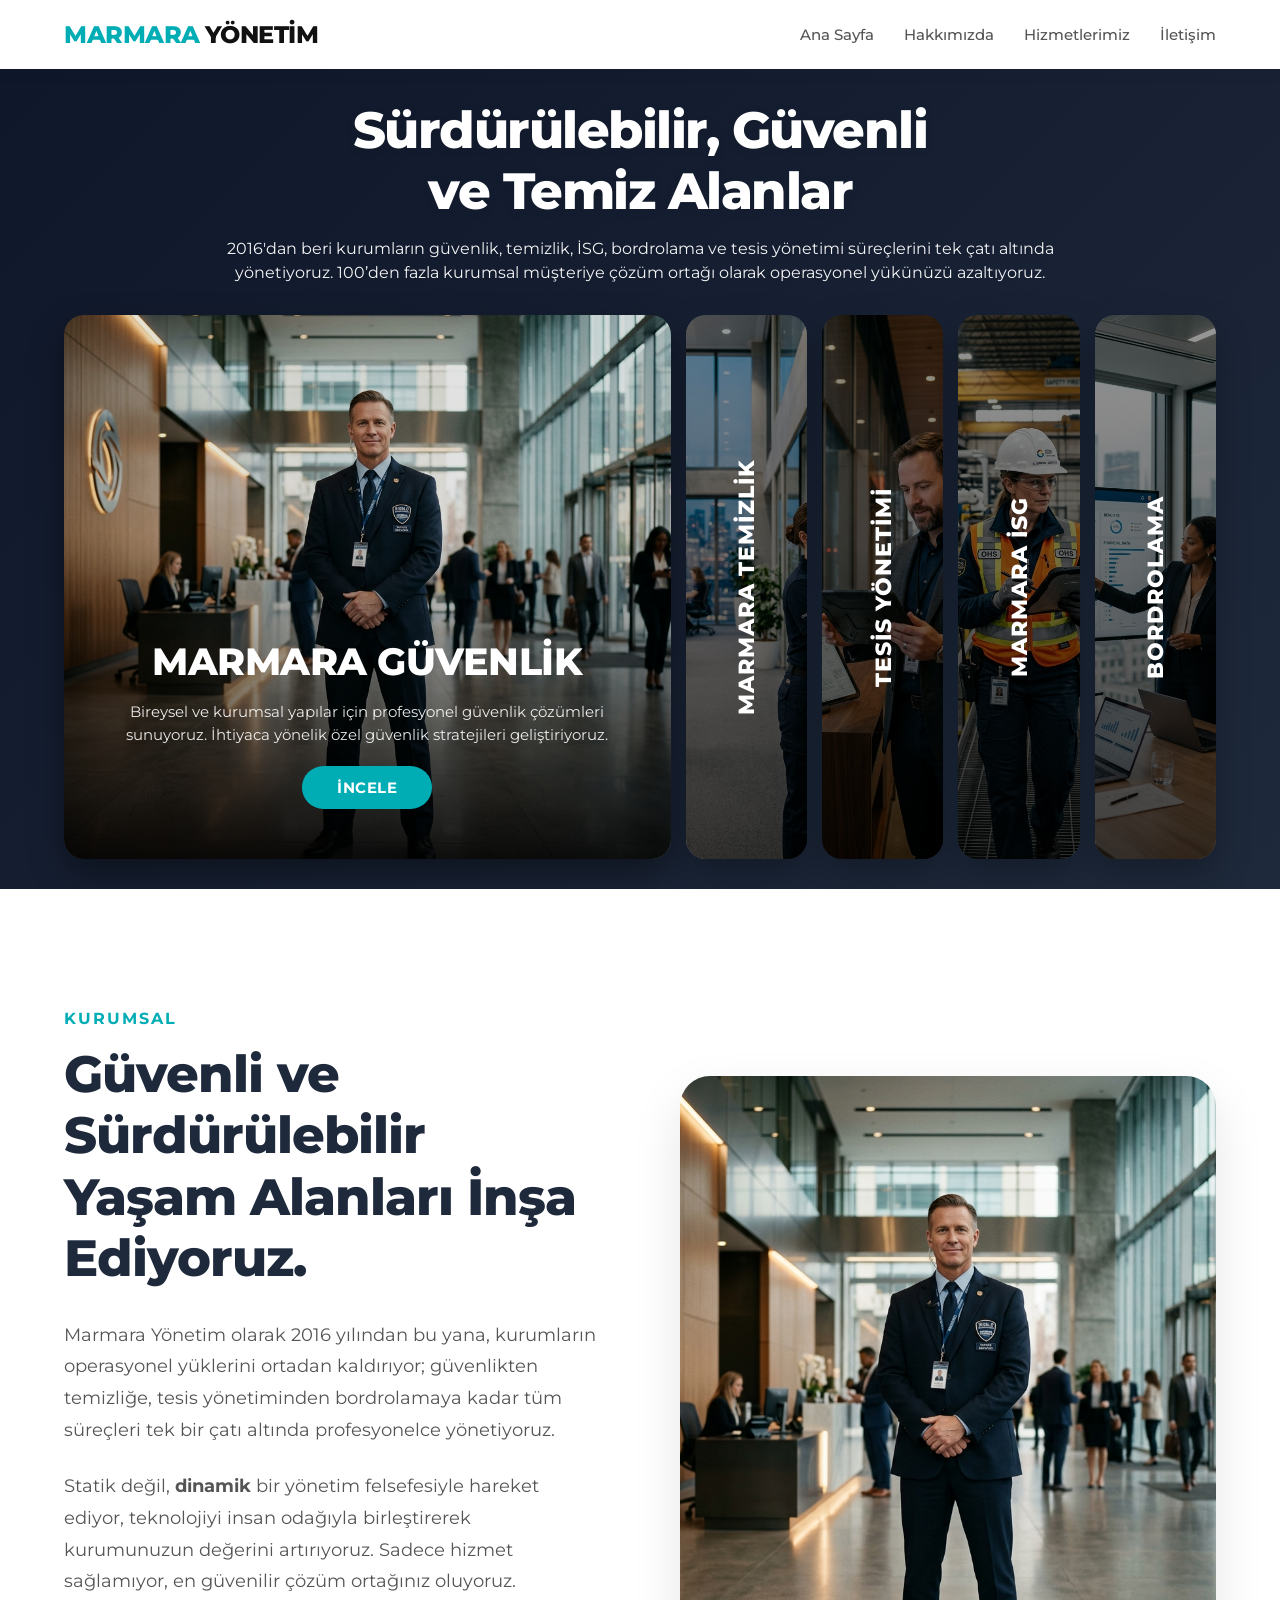
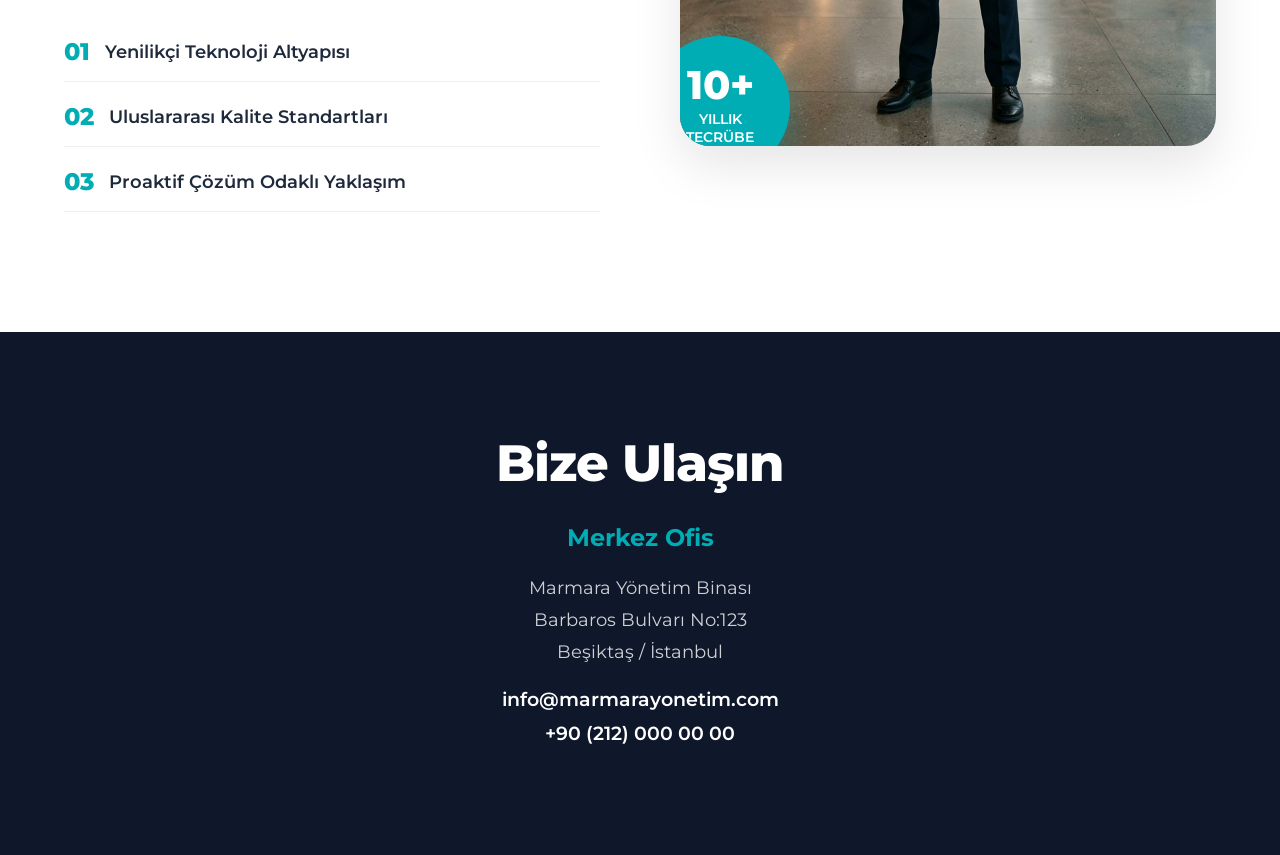
==== index.html @ 2041f490 "feat: complete corporate design and one-page structure" ====
<!DOCTYPE html>
<html lang="tr">
<head>
    <meta charset="UTF-8">
    <meta name="viewport" content="width=device-width, initial-scale=1.0">
    <meta name="description" content="Marmara Güvenlik; güvenlikten temizlik hizmetlerine, bordrolamadan İSG ve tesis yönetimine kadar işletmelerin destek operasyonlarını profesyonel ekiplerle yöneten kurumsal çözüm ortağıdır.">
    <title>Marmara Yönetim - Kurumsal Çözüm Ortağı</title>
    <link rel="stylesheet" href="style.css">
    <link href="https://fonts.googleapis.com/css2?family=Montserrat:wght@300;400;500;600;700;800&display=swap" rel="stylesheet">
    <link rel="icon" href="images/favicon.png" type="image/png">
</head>
<body id="home">
    <header class="navbar">
        <div class="logo">
            <span class="logo-brand">MARMARA</span><span class="logo-dark">YÖNETİM</span>
        </div>
        <div class="hamburger">
            <span></span>
            <span></span>
            <span></span>
        </div>
                <nav>
            <ul>
                <li><a href="#home">Ana Sayfa</a></li>
                <li><a href="#hakkimizda">Hakkımızda</a></li>
                <li><a href="#hizmetlerimiz">Hizmetlerimiz</a></li>
                <li><a href="#iletisim">İletişim</a></li>
            </ul>
        </nav>
    </header>

    <main>
        <section id="hizmetlerimiz" class="hero-section">
        <div class="hero-text-container">
            <h1>Sürdürülebilir, Güvenli <br>ve Temiz Alanlar</h1>
            <p>2016'dan beri kurumların güvenlik, temizlik, İSG, bordrolama ve tesis yönetimi süreçlerini tek çatı altında yönetiyoruz. 100’den fazla kurumsal müşteriye çözüm ortağı olarak operasyonel yükünüzü azaltıyoruz.</p>
        </div>

        <div class="accordion-container">
            <!-- 1. Güvenlik -->
            <div class="card active" style="background-image: url('images/guvenlik.png');">
                <div class="card-overlay"></div>
                <h3 class="collapsed-title">MARMARA GÜVENLİK</h3>
                
                <div class="expanded-content">
                    <h2>MARMARA GÜVENLİK</h2>
                    <p>Bireysel ve kurumsal yapılar için profesyonel güvenlik çözümleri sunuyoruz. İhtiyaca yönelik özel güvenlik stratejileri geliştiriyoruz.</p>
                    <a href="guvenlik.html" class="btn-incele">İncele</a>
                </div>
            </div>

            <!-- 2. Temizlik -->
            <div class="card" style="background-image: url('images/temizlik.png');">
                <div class="card-overlay"></div>
                <h3 class="collapsed-title">MARMARA TEMİZLİK</h3>
                <div class="expanded-content">
                    <h2>MARMARA TEMİZLİK</h2>
                    <p>İşletmelerin günlük operasyonel yükünü azaltarak temiz, düzenli ve hijyenik çalışma alanları oluşturmayı hedefler.</p>
                    <a href="temizlik.html" class="btn-incele">İncele</a>
                </div>
            </div>

            <!-- 3. Tesis Yönetimi -->
            <div class="card" style="background-image: url('images/tesis.png');">
                <div class="card-overlay"></div>
                <h3 class="collapsed-title">TESİS YÖNETİMİ</h3>
                <div class="expanded-content">
                    <h2>TESİS YÖNETİMİ</h2>
                    <p>Binalarınızın teknik bakımından peyzajına kadar tüm süreçleri tek bir noktadan, profesyonel bir şekilde yönetiyoruz.</p>
                    <a href="tesis.html" class="btn-incele">İncele</a>
                </div>
            </div>

            <!-- 4. İSG -->
            <div class="card" style="background-image: url('images/isg.png');">
                <div class="card-overlay"></div>
                <h3 class="collapsed-title">MARMARA İSG</h3>
                <div class="expanded-content">
                    <h2>MARMARA İSG</h2>
                    <p>İş sağlığı ve güvenliği konusunda yasal mevzuatlara tam uyumlu, güvenilir bir çalışma ortamı sağlamak için yanınızdayız.</p>
                    <a href="isg.html" class="btn-incele">İncele</a>
                </div>
            </div>

            <!-- 5. Bordrolama -->
            <div class="card" style="background-image: url('images/bordrolama.png');">
                <div class="card-overlay"></div>
                <h3 class="collapsed-title">BORDROLAMA</h3>
                <div class="expanded-content">
                    <h2>BORDROLAMA</h2>
                    <p>Personel süreçlerinizi dijital ortamda hatasız yürüterek işletmenizin zaman ve maliyet tasarrufu sağlamasına olanak tanıyoruz.</p>
                    <a href="bordrolama.html" class="btn-incele">İncele</a>
                </div>
            </div>
        </div>
        </section>

        <section id="hakkimizda" class="about-section">
            <div class="about-container">
                <div class="about-content">
                    <h4 class="section-subtitle">KURUMSAL</h4>
                    <h2 class="section-title-left">Güvenli ve Sürdürülebilir<br>Yaşam Alanları İnşa Ediyoruz.</h2>
                    <p class="about-text">
                        Marmara Yönetim olarak 2016 yılından bu yana, kurumların operasyonel yüklerini ortadan kaldırıyor; güvenlikten temizliğe, tesis yönetiminden bordrolamaya kadar tüm süreçleri tek bir çatı altında profesyonelce yönetiyoruz.
                    </p>
                    <p class="about-text">
                        Statik değil, <strong>dinamik</strong> bir yönetim felsefesiyle hareket ediyor, teknolojiyi insan odağıyla birleştirerek kurumunuzun değerini artırıyoruz. Sadece hizmet sağlamıyor, en güvenilir çözüm ortağınız oluyoruz.
                    </p>
                    <div class="about-features">
                        <div class="feature">
                            <span class="feature-number">01</span>
                            <span class="feature-text">Yenilikçi Teknoloji Altyapısı</span>
                        </div>
                        <div class="feature">
                            <span class="feature-number">02</span>
                            <span class="feature-text">Uluslararası Kalite Standartları</span>
                        </div>
                        <div class="feature">
                            <span class="feature-number">03</span>
                            <span class="feature-text">Proaktif Çözüm Odaklı Yaklaşım</span>
                        </div>
                    </div>
                </div>
                <div class="about-visual">
                    <div class="image-wrapper">
                        <img src="images/guvenlik.png" alt="Kurumsal Yapı">
                        <div class="experience-badge">
                            <span class="years">10+</span>
                            <span class="text">Yıllık<br>Tecrübe</span>
                        </div>
                    </div>
                </div>
            </div>
        </section>

        <section id="iletisim" class="contact-section">
            <div class="contact-container">
                <h2 class="section-title-left" style="color: white; text-align: center;">Bize Ulaşın</h2>
                <div class="contact-grid">
                    <div class="contact-info">
                        <h3 style="color: #00ADB5; font-size: 1.5rem; margin-bottom: 20px;">Merkez Ofis</h3>
                        <p style="font-size: 1.1rem; line-height: 1.8; opacity: 0.8; margin-bottom: 20px;">Marmara Yönetim Binası<br>Barbaros Bulvarı No:123<br>Beşiktaş / İstanbul</p>
                        <div class="contact-links">
                            <a href="mailto:info@marmaraguvenlik.com" style="display: block; color: white; text-decoration: none; font-size: 1.2rem; font-weight: 600; margin-bottom: 10px;">info@marmarayonetim.com</a>
                            <a href="tel:+902120000000" style="display: block; color: white; text-decoration: none; font-size: 1.2rem; font-weight: 600; margin-bottom: 10px;">+90 (212) 000 00 00</a>
                        </div>
                    </div>
                </div>
            </div>
        </section>
    </main>

    <script src="script.js"></script>
</body>
</html>
---- style.css ----
* {
    margin: 0;
    padding: 0;
    box-sizing: border-box;
    font-family: 'Montserrat', sans-serif;
}

html {
    scroll-behavior: smooth;
    scroll-padding-top: 90px;
}

body {
    background-color: #f8f9fa;
    color: #333;
    overflow-x: hidden;
}

/* Navbar */
.navbar {
    display: flex;
    justify-content: space-between;
    align-items: center;
    padding: 20px 5%;
    background-color: #fff;
    box-shadow: 0 4px 15px rgba(0, 0, 0, 0.05);
    position: sticky;
    top: 0;
    z-index: 100;
}

.logo {
    font-size: 24px;
    font-weight: 800;
    letter-spacing: -0.5px;
}

.logo-brand {
    color: #00ADB5;
}

.logo-dark {
    color: #111;
    margin-left: 5px;
}

nav ul {
    list-style: none;
    display: flex;
    gap: 30px;
}

nav a {
    text-decoration: none;
    color: #555;
    font-weight: 500;
    font-size: 15px;
    transition: color 0.3s ease;
}

nav a:hover, nav a.active {
    color: #00ADB5;
}

.btn-navbar {
    background-color: #00ADB5;
    color: white;
    padding: 12px 24px;
    border-radius: 30px;
    text-decoration: none;
    font-weight: 600;
    font-size: 15px;
    transition: background-color 0.3s ease, transform 0.3s ease;
    box-shadow: 0 4px 10px rgba(0, 173, 181, 0.2);
}

.btn-navbar:hover {
    background-color: #008A91;
    transform: translateY(-2px);
    box-shadow: 0 6px 15px rgba(0, 173, 181, 0.3);
}

/* Hamburger Menu */
.hamburger {
    display: none;
    flex-direction: column;
    justify-content: space-between;
    width: 30px;
    height: 21px;
    cursor: pointer;
    z-index: 101;
}
.hamburger span {
    display: block;
    height: 3px;
    width: 100%;
    background-color: #111;
    border-radius: 3px;
    transition: all 0.3s ease;
}
.navbar.active .hamburger span:nth-child(1) {
    transform: translateY(9px) rotate(45deg);
}
.navbar.active .hamburger span:nth-child(2) {
    opacity: 0;
}
.navbar.active .hamburger span:nth-child(3) {
    transform: translateY(-9px) rotate(-45deg);
}

/* Hero Section */
.hero-section {
    background: linear-gradient(135deg, #0F172A 0%, #1E293B 100%);
    height: calc(100vh - 80px); /* Exactly full screen minus navbar */
    display: flex;
    flex-direction: column;
    justify-content: center;
    padding: min(30px, 4vh) 5%;
    gap: min(30px, 4vh);
    overflow: hidden;
}

.hero-text-container {
    color: white;
    max-width: 900px;
    margin: 0 auto;
    text-align: center;
    animation: fadeInDown 0.8s ease forwards;
}

.hero-text-container h1 {
    font-size: clamp(2rem, 4vw, 3.5rem);
    font-weight: 800;
    line-height: 1.2;
    margin-bottom: min(15px, 2vh);
    letter-spacing: -1.5px;
    text-shadow: 0 2px 10px rgba(0,0,0,0.1);
}

.hero-text-container p {
    font-size: clamp(1rem, 1.2vw, 1.15rem);
    line-height: 1.5;
    opacity: 0.95;
    font-weight: 400;
    text-shadow: 0 1px 5px rgba(0,0,0,0.1);
}

/* Accordion Container */
.accordion-container {
    display: flex;
    gap: 15px;
    width: 100%;
    max-width: 1300px;
    flex: 1; /* Takes up remaining height dynamically */
    min-height: 0; /* Ensures it can shrink properly */
    margin: 0 auto;
    animation: fadeInUp 1s ease forwards;
    animation-delay: 0.2s;
    opacity: 0;
}

.card {
    position: relative;
    border-radius: 20px;
    overflow: hidden;
    background-size: cover;
    background-position: center;
    cursor: pointer;
    flex: 1;
    transition: flex 0.6s cubic-bezier(0.25, 1, 0.5, 1), transform 0.3s ease, box-shadow 0.3s ease;
    box-shadow: 0 15px 35px rgba(0,0,0,0.25);
    background-color: #111; /* fallback */
}

.card:hover {
    transform: translateY(-5px);
    box-shadow: 0 20px 40px rgba(0,0,0,0.3);
}

.card.active {
    flex: 5;
    cursor: default;
    transform: none;
    box-shadow: 0 15px 35px rgba(0,0,0,0.4);
}

.card-overlay {
    position: absolute;
    top: 0;
    left: 0;
    width: 100%;
    height: 100%;
    background: linear-gradient(to top, rgba(0,0,0,0.9) 0%, rgba(0,0,0,0.1) 60%);
    transition: background 0.6s ease;
}

.card:not(.active) .card-overlay {
    background: linear-gradient(to top, rgba(0,0,0,0.7) 0%, rgba(0,0,0,0.4) 100%);
}

.collapsed-title {
    position: absolute;
    top: 50%;
    left: 50%;
    transform: translate(-50%, -50%) rotate(-90deg);
    color: white;
    font-size: 22px;
    font-weight: 800;
    white-space: nowrap;
    opacity: 1;
    transition: opacity 0.3s ease, transform 0.6s ease;
    letter-spacing: 1px;
    text-transform: uppercase;
}

.card.active .collapsed-title {
    opacity: 0;
    pointer-events: none;
    transform: translate(-50%, -50%) rotate(-90deg) scale(0.8);
}

.expanded-content {
    position: absolute;
    bottom: 50px;
    left: 50%;
    transform: translate(-50%, 30px);
    width: 90%;
    max-width: 600px;
    text-align: center;
    color: white;
    opacity: 0;
    transition: opacity 0.5s ease 0.3s, transform 0.5s ease 0.3s;
    pointer-events: none;
}

.card.active .expanded-content {
    opacity: 1;
    transform: translate(-50%, 0);
    pointer-events: auto;
}

.expanded-content h2 {
    font-size: clamp(1.5rem, 3vw, 38px);
    font-weight: 800;
    margin-bottom: min(15px, 2vh);
    letter-spacing: -0.5px;
    text-transform: uppercase;
}

.expanded-content p {
    font-size: clamp(0.9rem, 1.2vw, 17px);
    line-height: 1.5;
    margin-bottom: min(20px, 3vh);
    margin-left: auto;
    margin-right: auto;
    opacity: 0.9;
}

.btn-incele {
    display: inline-block;
    background-color: #00ADB5;
    color: white;
    padding: 12px 35px;
    border-radius: 30px;
    text-decoration: none;
    font-weight: 700;
    font-size: 15px;
    transition: background-color 0.3s ease, transform 0.2s ease;
    text-transform: uppercase;
    letter-spacing: 0.5px;
}

.btn-incele:hover {
    background-color: #008A91;
    transform: scale(1.05);
}

/* Animations */
@keyframes fadeInDown {
    from {
        opacity: 0;
        transform: translateY(-30px);
    }
    to {
        opacity: 1;
        transform: translateY(0);
    }
}

@keyframes fadeInUp {
    from {
        opacity: 0;
        transform: translateY(30px);
    }
    to {
        opacity: 1;
        transform: translateY(0);
    }
}

/* Responsive */
@media (max-width: 1200px) {
    /* Kept empty as flex handles height now */
}

@media (max-width: 992px) {
    .expanded-content {
        bottom: 30px;
        width: 95%;
    }
}

@media (max-width: 768px) {
    .navbar {
        flex-direction: row;
        justify-content: space-between;
        flex-wrap: wrap;
        padding: 15px 5%;
    }
    .hamburger {
        display: flex;
    }
    nav, .btn-navbar {
        display: none;
        width: 100%;
        text-align: center;
        margin-top: 15px;
    }
    .navbar.active nav {
        display: flex;
        justify-content: center;
    }
    .navbar.active .btn-navbar {
        display: inline-block;
        margin-top: 15px;
    }
    .navbar.active nav ul {
        flex-direction: column;
        gap: 15px;
        width: 100%;
    }
    .hero-section {
        padding: 30px 5%;
        height: auto;
        min-height: calc(100vh - 80px);
        overflow: visible;
    }
    .accordion-container {
        flex-direction: column;
        height: 60vh; /* Approximate height for mobile flex column */
        min-height: 600px;
        flex: none;
        gap: 10px;
    }
    .card {
        flex: 1;
        border-radius: 15px;
    }
    .card.active {
        flex: 4;
    }
    .collapsed-title {
        transform: translate(-50%, -50%) rotate(0deg);
        font-size: 18px;
    }
    .card.active .collapsed-title {
        transform: translate(-50%, -50%) rotate(0deg) scale(0.8);
    }
    .expanded-content h2 {
        font-size: 24px;
    }
    .expanded-content p {
        font-size: 14px;
        margin-bottom: 20px;
    }
}

/* Sub-page Styles */
.subpage-hero {
    height: 50vh;
    min-height: 400px;
    background-size: cover;
    background-position: center;
    position: relative;
    display: flex;
    align-items: center;
    justify-content: center;
    text-align: center;
    color: white;
}

.subpage-hero-overlay {
    position: absolute;
    top: 0; left: 0; width: 100%; height: 100%;
    background: rgba(15, 23, 42, 0.75);
}

.subpage-hero-content {
    position: relative;
    z-index: 1;
    max-width: 900px;
    padding: 0 5%;
    animation: fadeInUp 0.8s ease forwards;
}

.subpage-hero-content h1 {
    font-size: clamp(2.5rem, 5vw, 4rem);
    font-weight: 800;
    margin-bottom: 20px;
    letter-spacing: -1px;
    text-transform: uppercase;
}

.subpage-hero-content p {
    font-size: clamp(1.1rem, 2vw, 1.3rem);
    opacity: 0.95;
    line-height: 1.6;
}

.corporate-intro {
    padding: 80px 5%;
    background-color: #fff;
    text-align: center;
}

.intro-container {
    max-width: 900px;
    margin: 0 auto;
}

.intro-text {
    font-size: clamp(1.1rem, 2vw, 1.25rem);
    line-height: 1.8;
    color: #444;
    font-weight: 400;
}

.solutions-section {
    padding: 80px 5%;
    background-color: #f8f9fa;
}

.solutions-container {
    max-width: 1000px;
    margin: 0 auto;
    display: flex;
    flex-direction: column;
    gap: 40px;
}

.solution-item {
    background: #fff;
    padding: 40px;
    border-left: 5px solid #00ADB5;
    border-radius: 0 15px 15px 0;
    box-shadow: 0 5px 20px rgba(0,0,0,0.03);
    transition: transform 0.3s ease, box-shadow 0.3s ease;
}

.solution-item:hover {
    transform: translateX(10px);
    box-shadow: 0 10px 30px rgba(0,0,0,0.08);
}

.solution-item h3 {
    font-size: 1.5rem;
    color: #1E293B;
    margin-bottom: 15px;
    font-weight: 700;
}

.solution-item p {
    font-size: 1.05rem;
    color: #555;
    line-height: 1.6;
}

.stats-section {
    padding: 80px 5%;
    background: linear-gradient(135deg, #0F172A 0%, #1E293B 100%);
    color: white;
}

.stats-container {
    max-width: 1200px;
    margin: 0 auto;
    display: flex;
    justify-content: space-around;
    flex-wrap: wrap;
    gap: 40px;
}

.stat-item {
    text-align: center;
}

.stat-number {
    display: block;
    font-size: clamp(3rem, 5vw, 4.5rem);
    font-weight: 800;
    color: #00ADB5;
    margin-bottom: 10px;
}

.stat-label {
    font-size: clamp(1rem, 1.5vw, 1.2rem);
    font-weight: 500;
    letter-spacing: 1px;
    text-transform: uppercase;
    opacity: 0.9;
}

.btn-back-container {
    text-align: center;
    padding: 60px 0;
    background-color: #f8f9fa;
}

.btn-back {
    display: inline-block;
    color: #00ADB5;
    text-decoration: none;
    font-weight: 700;
    font-size: 1.1rem;
    transition: all 0.3s ease;
    border: 2px solid #00ADB5;
    padding: 12px 35px;
    border-radius: 30px;
}

.btn-back:hover {
    background-color: #00ADB5;
    color: white;
}

/* Single Page Sections Styles */
.about-section {
    padding: 120px 5%;
    background-color: #ffffff;
    position: relative;
    overflow: hidden;
}

.about-container {
    max-width: 1300px;
    margin: 0 auto;
    display: flex;
    align-items: center;
    gap: 80px;
}

.about-content {
    flex: 1;
}

.section-subtitle {
    color: #00ADB5;
    font-size: 1rem;
    font-weight: 700;
    letter-spacing: 2px;
    margin-bottom: 15px;
    display: block;
}

.section-title-left {
    font-size: clamp(2.2rem, 4vw, 3.5rem);
    font-weight: 800;
    color: #1E293B;
    line-height: 1.2;
    margin-bottom: 30px;
    letter-spacing: -1px;
}

.about-text {
    font-size: 1.1rem;
    color: #555;
    line-height: 1.8;
    margin-bottom: 25px;
}

.about-features {
    margin-top: 40px;
    display: flex;
    flex-direction: column;
    gap: 20px;
}

.feature {
    display: flex;
    align-items: center;
    gap: 15px;
    padding-bottom: 15px;
    border-bottom: 1px solid #eee;
}

.feature-number {
    font-size: 1.5rem;
    font-weight: 800;
    color: #00ADB5;
    font-family: 'Montserrat', sans-serif;
}

.feature-text {
    font-size: 1.1rem;
    font-weight: 600;
    color: #1E293B;
}

.about-visual {
    flex: 1;
    position: relative;
}

.image-wrapper {
    position: relative;
    border-radius: 30px;
    overflow: hidden;
    box-shadow: 0 20px 50px rgba(0,0,0,0.1);
}

.image-wrapper img {
    width: 100%;
    height: auto;
    display: block;
    object-fit: cover;
    aspect-ratio: 4/5;
    transition: transform 0.5s ease;
}

.image-wrapper:hover img {
    transform: scale(1.05);
}

.experience-badge {
    position: absolute;
    bottom: -30px;
    left: -30px;
    background: #00ADB5;
    color: white;
    padding: 30px;
    border-radius: 50%;
    width: 140px;
    height: 140px;
    display: flex;
    flex-direction: column;
    align-items: center;
    justify-content: center;
    box-shadow: 0 10px 30px rgba(0, 173, 181, 0.4);
}

.experience-badge .years {
    font-size: 2.5rem;
    font-weight: 800;
    line-height: 1;
}

.experience-badge .text {
    font-size: 0.9rem;
    font-weight: 600;
    text-transform: uppercase;
    text-align: center;
    margin-top: 5px;
}

.contact-section {
    padding: 100px 5%;
    background-color: #0F172A;
    color: white;
    text-align: center;
}

@media (max-width: 992px) {
    .about-container {
        flex-direction: column;
    }
    .experience-badge {
        bottom: 20px;
        left: 20px;
    }
}
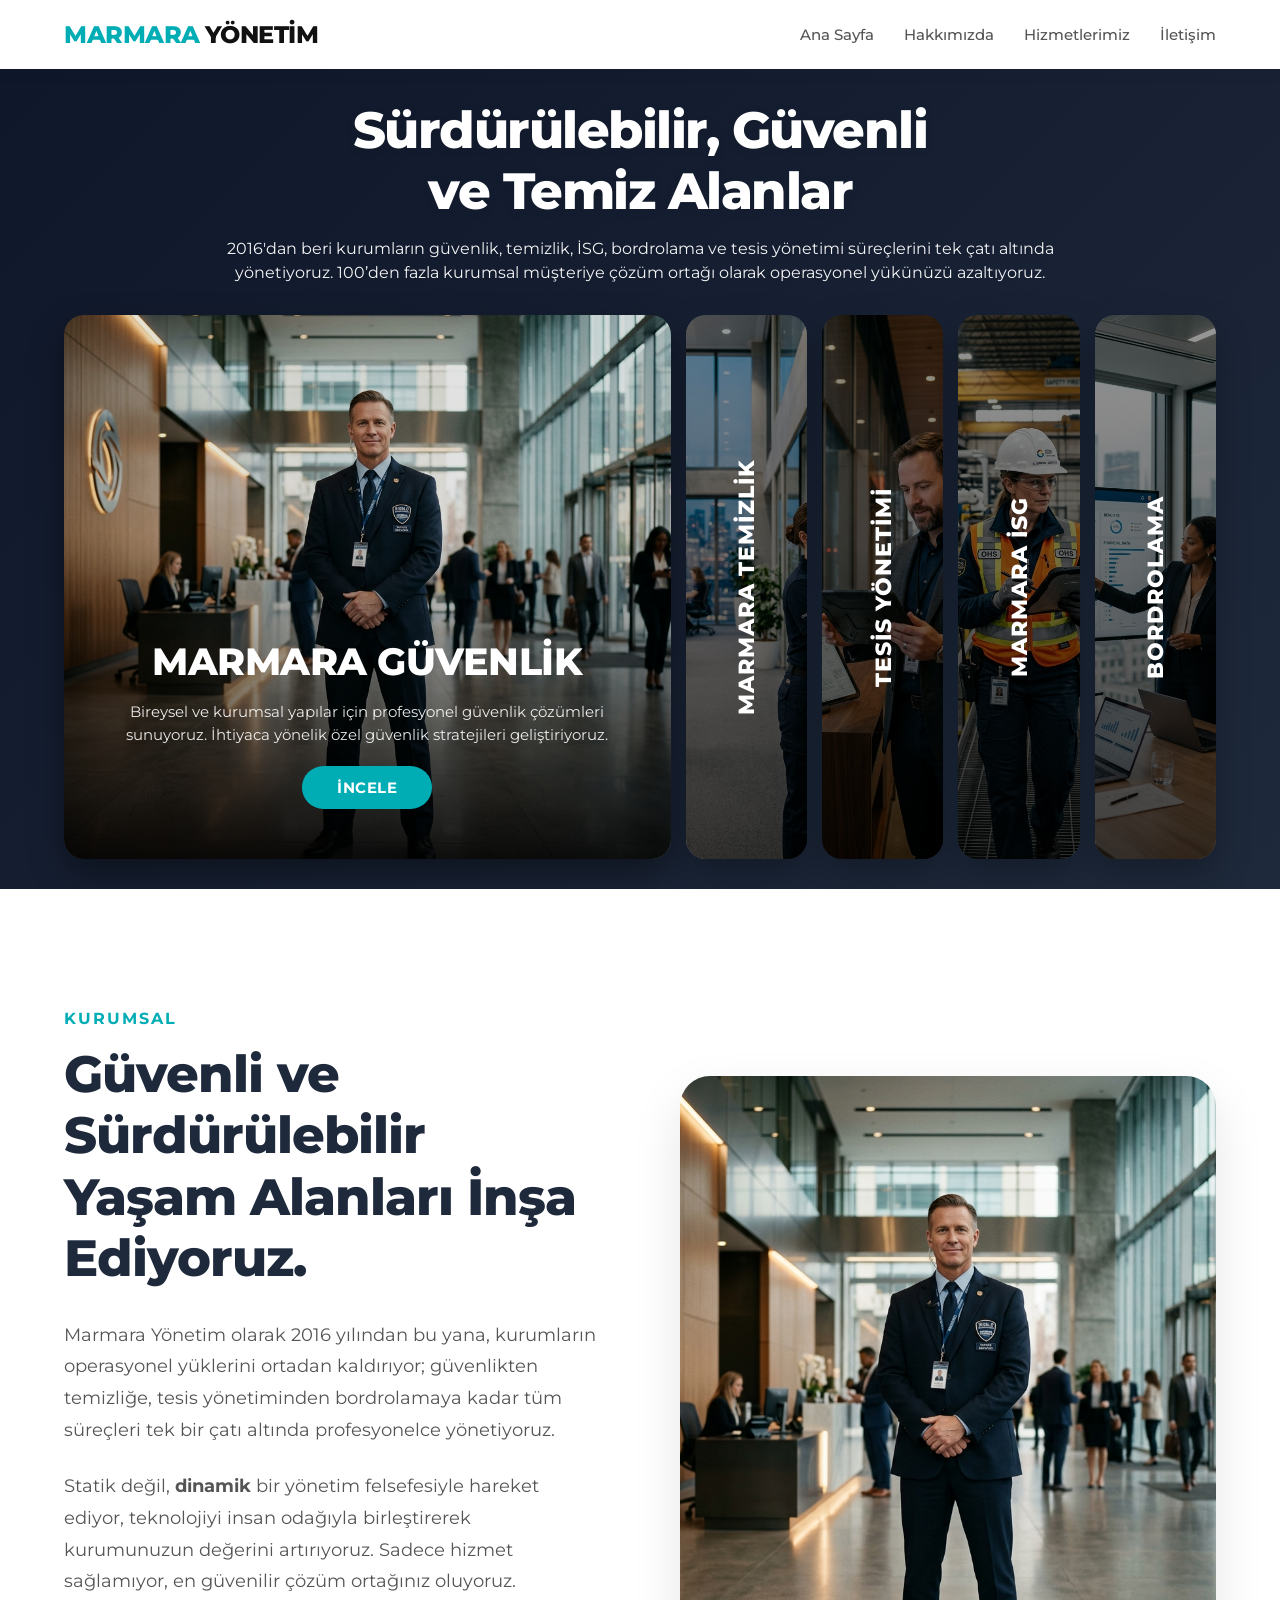
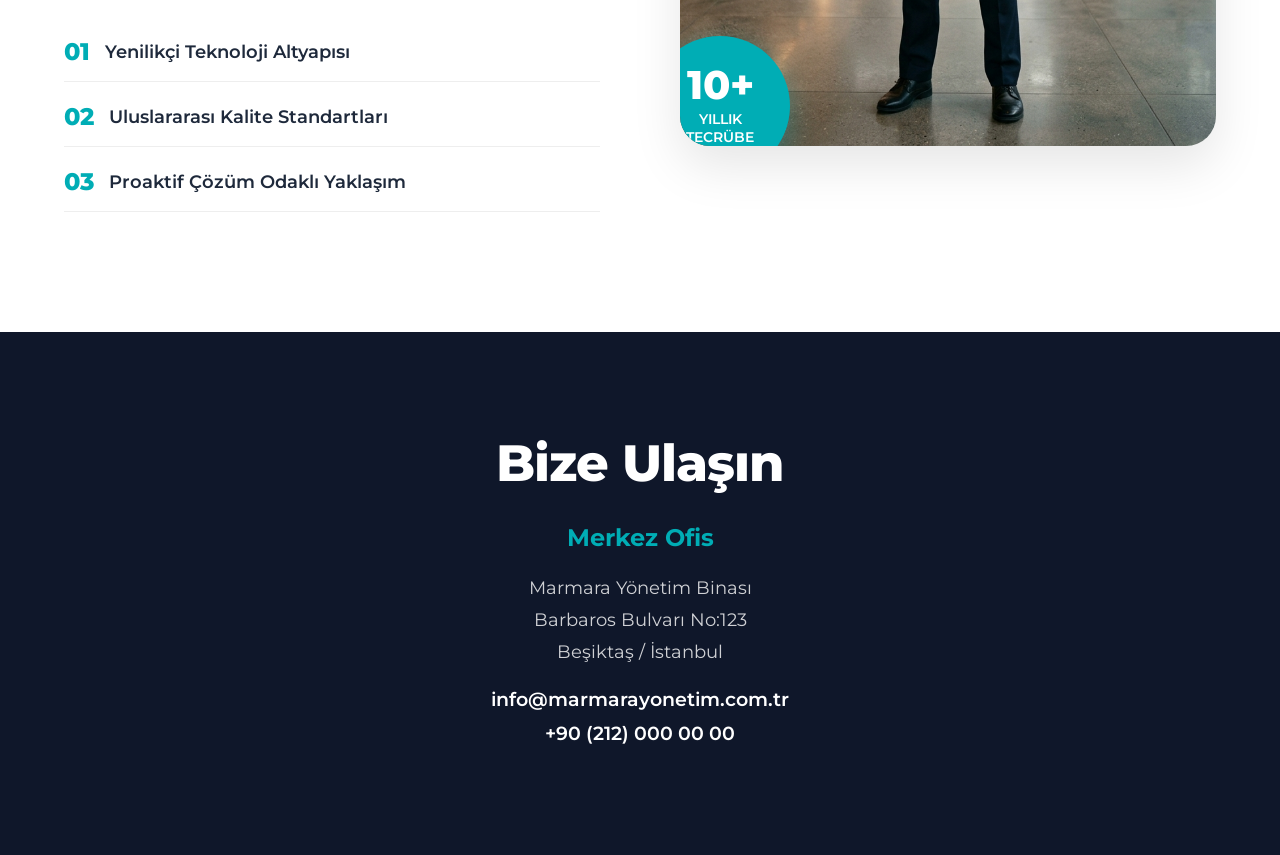
==== commit d819a959: "fix: update email address to info@marmarayonetim.com.tr" ====
--- a/index.html
+++ b/index.html
@@ -141,7 +141,7 @@
                         <h3 style="color: #00ADB5; font-size: 1.5rem; margin-bottom: 20px;">Merkez Ofis</h3>
                         <p style="font-size: 1.1rem; line-height: 1.8; opacity: 0.8; margin-bottom: 20px;">Marmara Yönetim Binası<br>Barbaros Bulvarı No:123<br>Beşiktaş / İstanbul</p>
                         <div class="contact-links">
-                            <a href="mailto:info@marmaraguvenlik.com" style="display: block; color: white; text-decoration: none; font-size: 1.2rem; font-weight: 600; margin-bottom: 10px;">info@marmarayonetim.com</a>
+                            <a href="mailto:info@marmarayonetim.com.tr" style="display: block; color: white; text-decoration: none; font-size: 1.2rem; font-weight: 600; margin-bottom: 10px;">info@marmarayonetim.com.tr</a>
                             <a href="tel:+902120000000" style="display: block; color: white; text-decoration: none; font-size: 1.2rem; font-weight: 600; margin-bottom: 10px;">+90 (212) 000 00 00</a>
                         </div>
                     </div>
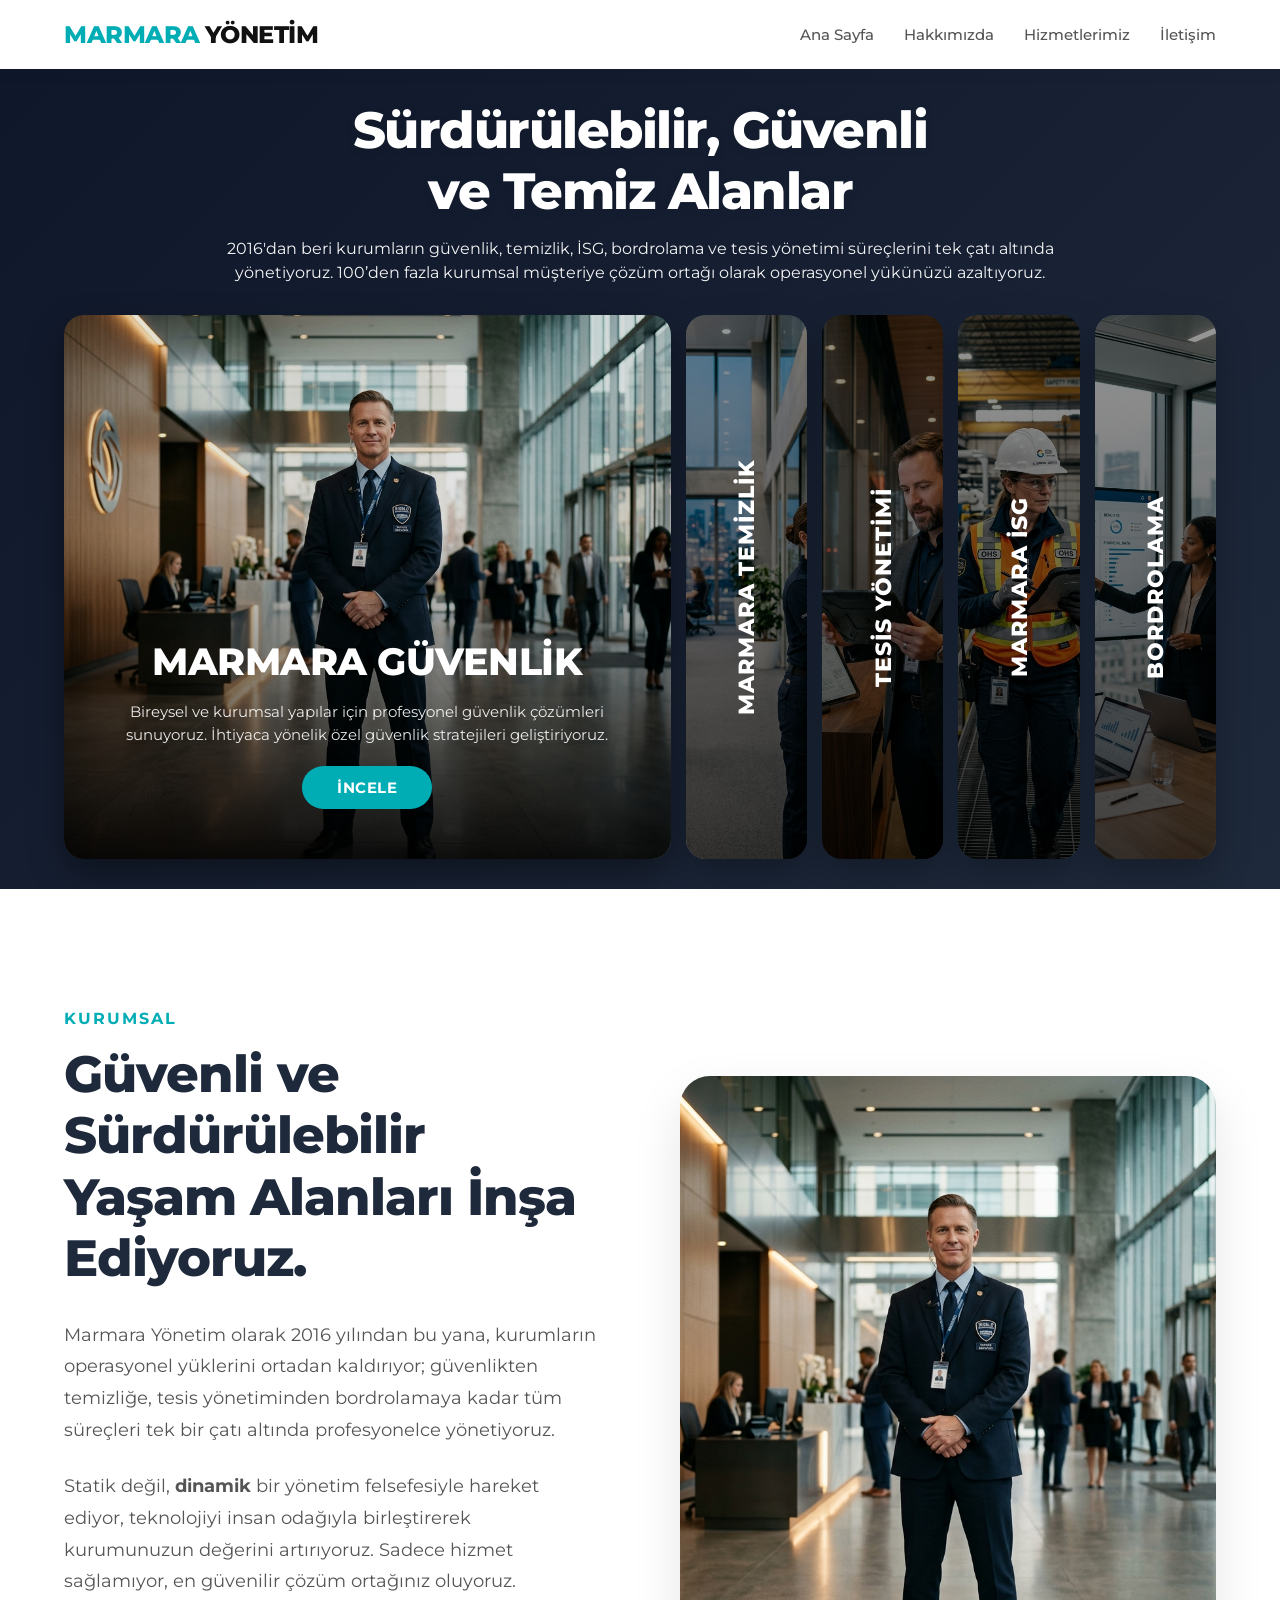
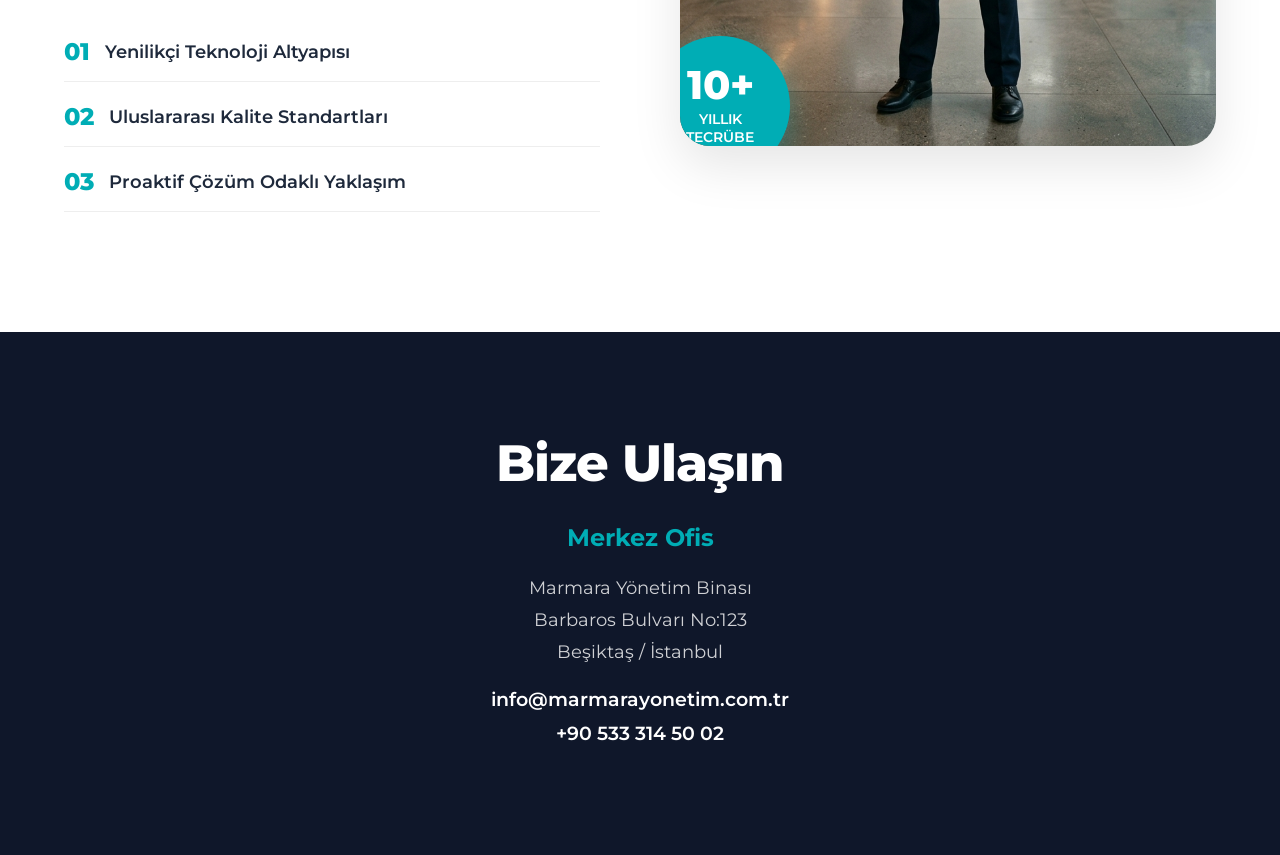
==== commit 7c445d9d: "fix: update contact phone number" ====
--- a/index.html
+++ b/index.html
@@ -142,7 +142,7 @@
                         <p style="font-size: 1.1rem; line-height: 1.8; opacity: 0.8; margin-bottom: 20px;">Marmara Yönetim Binası<br>Barbaros Bulvarı No:123<br>Beşiktaş / İstanbul</p>
                         <div class="contact-links">
                             <a href="mailto:info@marmarayonetim.com.tr" style="display: block; color: white; text-decoration: none; font-size: 1.2rem; font-weight: 600; margin-bottom: 10px;">info@marmarayonetim.com.tr</a>
-                            <a href="tel:+902120000000" style="display: block; color: white; text-decoration: none; font-size: 1.2rem; font-weight: 600; margin-bottom: 10px;">+90 (212) 000 00 00</a>
+                            <a href="tel:+905333145002" style="display: block; color: white; text-decoration: none; font-size: 1.2rem; font-weight: 600; margin-bottom: 10px;">+90 533 314 50 02</a>
                         </div>
                     </div>
                 </div>
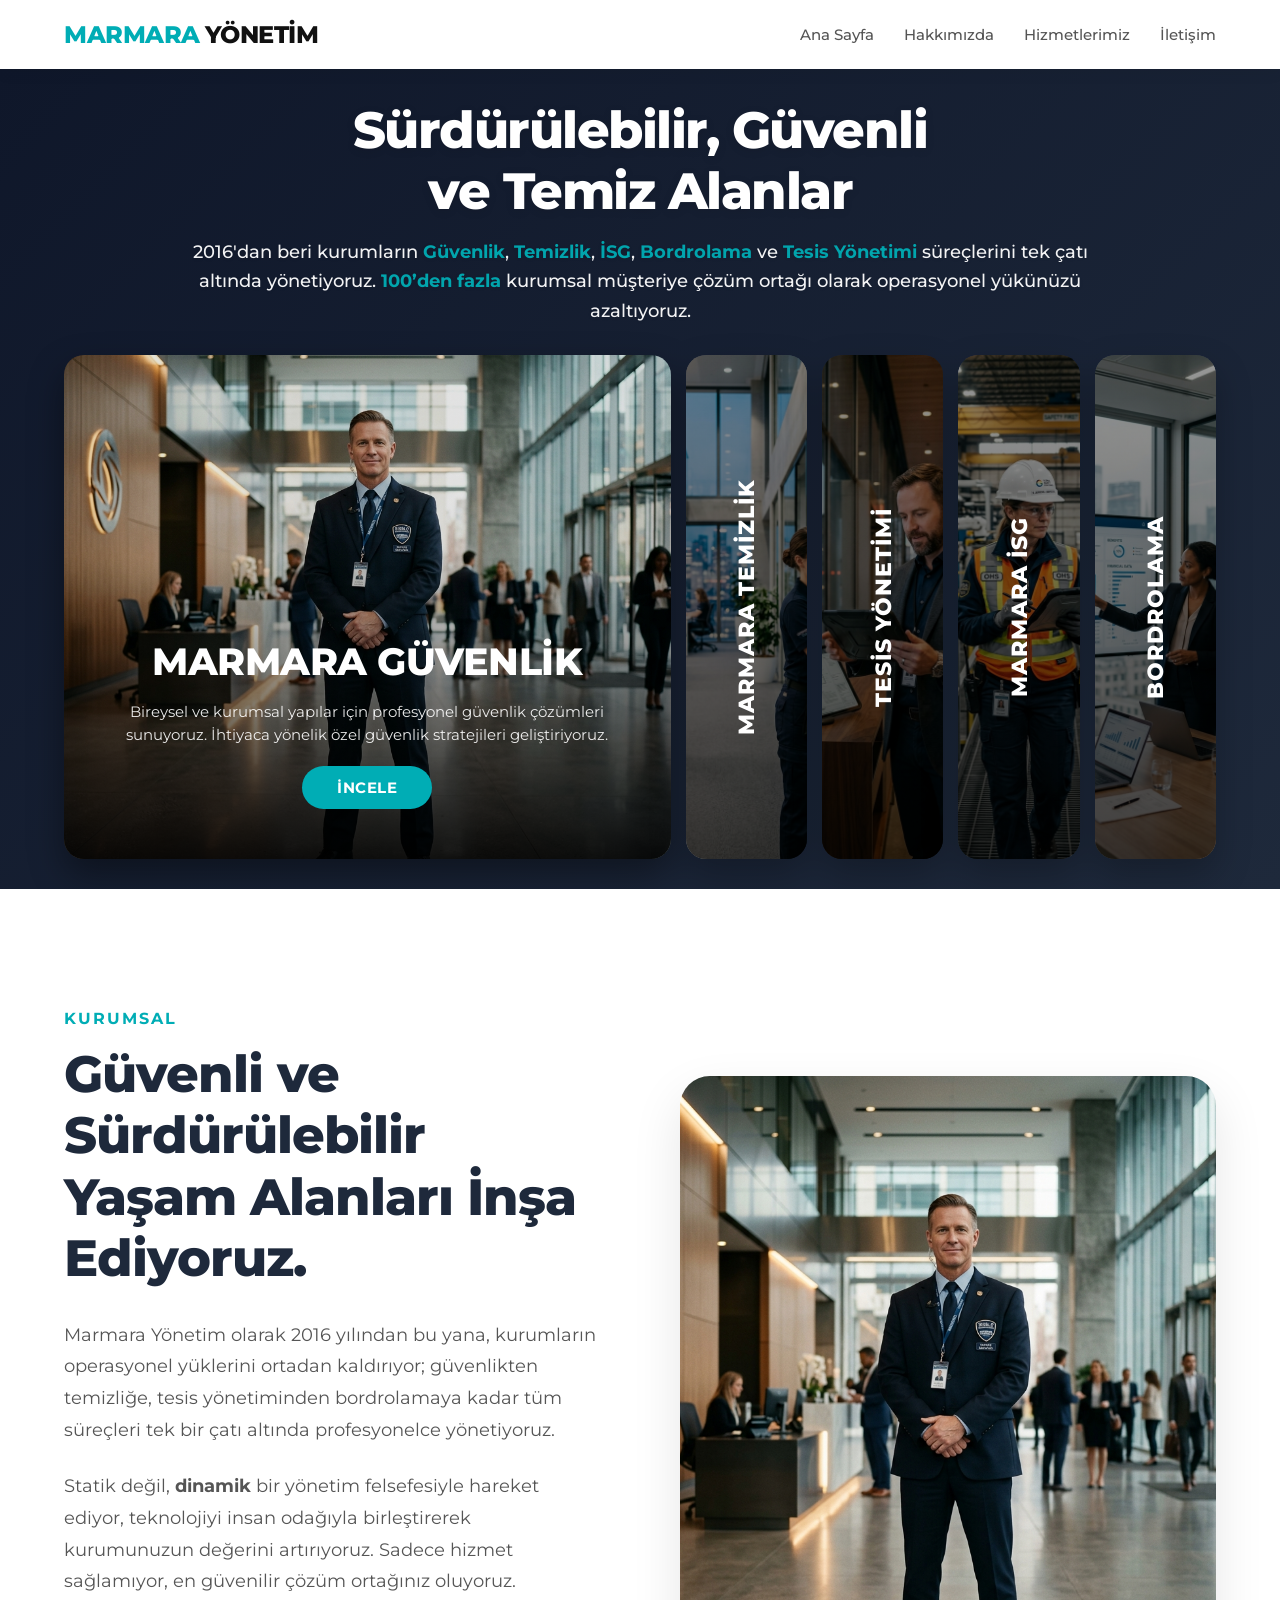
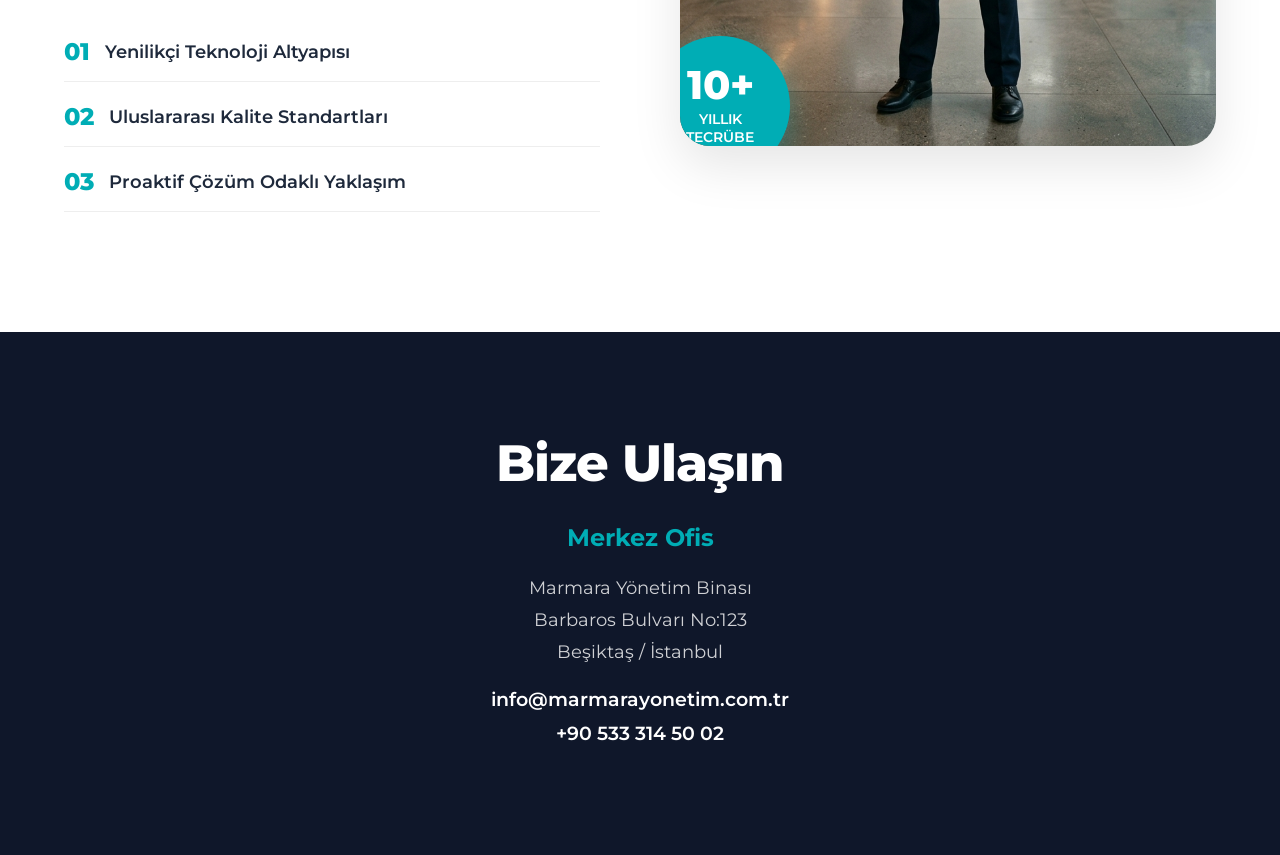
==== commit b55a8737: "style: highlight services in hero text" ====
--- a/index.html
+++ b/index.html
@@ -33,7 +33,7 @@
         <section id="hizmetlerimiz" class="hero-section">
         <div class="hero-text-container">
             <h1>Sürdürülebilir, Güvenli <br>ve Temiz Alanlar</h1>
-            <p>2016'dan beri kurumların güvenlik, temizlik, İSG, bordrolama ve tesis yönetimi süreçlerini tek çatı altında yönetiyoruz. 100’den fazla kurumsal müşteriye çözüm ortağı olarak operasyonel yükünüzü azaltıyoruz.</p>
+            <p style="font-size: 1.15rem; font-weight: 500; line-height: 1.6;">2016'dan beri kurumların <strong style="color: #00ADB5;">Güvenlik</strong>, <strong style="color: #00ADB5;">Temizlik</strong>, <strong style="color: #00ADB5;">İSG</strong>, <strong style="color: #00ADB5;">Bordrolama</strong> ve <strong style="color: #00ADB5;">Tesis Yönetimi</strong> süreçlerini tek çatı altında yönetiyoruz. <strong style="color: #00ADB5;">100’den fazla</strong> kurumsal müşteriye çözüm ortağı olarak operasyonel yükünüzü azaltıyoruz.</p>
         </div>
 
         <div class="accordion-container">
